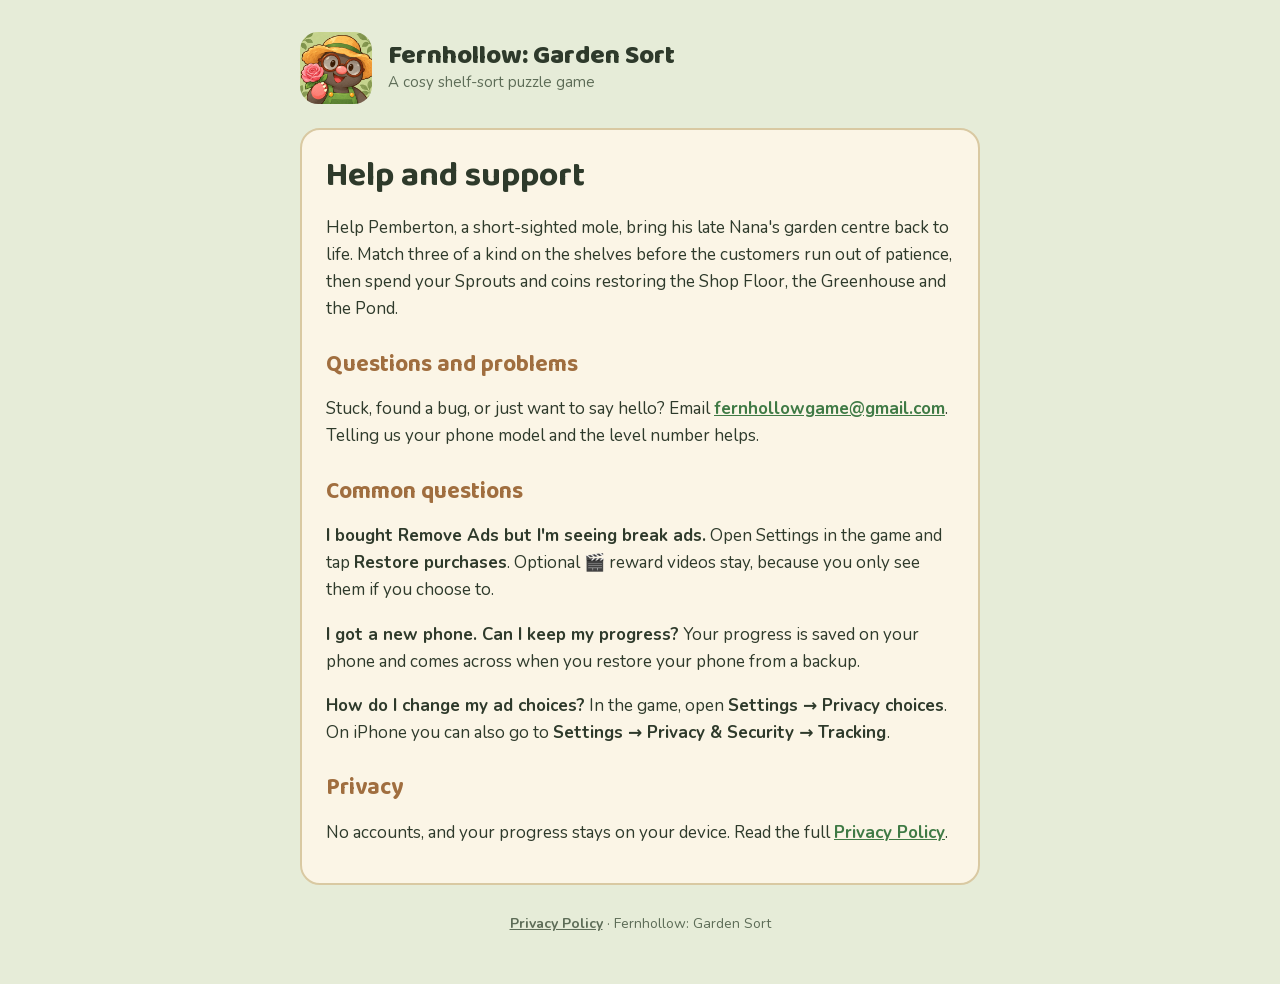
==== index.html @ 47de50ec "Privacy policy and help page for Fernhollow: Garden Sort" ====
<!doctype html>
<html lang="en-GB">
<head>
  <meta charset="utf-8">
  <meta name="viewport" content="width=device-width, initial-scale=1, viewport-fit=cover">
  <title>Fernhollow: Garden Sort · Help</title>
  <meta name="description" content="Help and support for Fernhollow: Garden Sort, a cosy shelf-sort puzzle game.">
  <link rel="icon" href="icon.png">
  <link rel="stylesheet" href="style.css">
</head>
<body>
<main>
  <header>
    <img src="icon.png" alt="">
    <div><div class="name">Fernhollow: Garden Sort</div><div class="tag">A cosy shelf-sort puzzle game</div></div>
  </header>

  <div class="card">
    <h1>Help and support</h1>
    <p>Help Pemberton, a short-sighted mole, bring his late Nana's garden centre back to life. Match three of a kind on the shelves before the customers run out of patience, then spend your Sprouts and coins restoring the Shop Floor, the Greenhouse and the Pond.</p>

    <h2>Questions and problems</h2>
    <p>Stuck, found a bug, or just want to say hello? Email <a href="mailto:fernhollowgame@gmail.com">fernhollowgame@gmail.com</a>. Telling us your phone model and the level number helps.</p>

    <h2>Common questions</h2>
    <p><strong>I bought Remove Ads but I'm seeing break ads.</strong> Open Settings in the game and tap <strong>Restore purchases</strong>. Optional 🎬 reward videos stay, because you only see them if you choose to.</p>
    <p><strong>I got a new phone. Can I keep my progress?</strong> Your progress is saved on your phone and comes across when you restore your phone from a backup.</p>
    <p><strong>How do I change my ad choices?</strong> In the game, open <strong>Settings → Privacy choices</strong>. On iPhone you can also go to <strong>Settings → Privacy &amp; Security → Tracking</strong>.</p>

    <h2>Privacy</h2>
    <p>No accounts, and your progress stays on your device. Read the full <a href="privacy.html">Privacy Policy</a>.</p>
  </div>

  <footer><a href="privacy.html">Privacy Policy</a> · Fernhollow: Garden Sort</footer>
</main>
</body>
</html>
---- style.css ----
/* Fernhollow's web pages: the game's own palette and lettering (src/theme.ts) */
@font-face { font-family: 'Baloo 2'; font-weight: 400 800; font-display: swap; src: url(fonts/baloo2.woff2) format('woff2'); }
@font-face { font-family: 'Nunito'; font-weight: 200 1000; font-display: swap; src: url(fonts/nunito.woff2) format('woff2'); }

:root {
  --paper: #e6ecd8;
  --card: #fbf5e6;
  --ink: #2e3a2b;
  --muted: #5d6c57;
  --leaf: #3f7a45;
  --wood: #a06e3f;
  --line: #d9c9a2;
  color-scheme: light;
}
@media (prefers-color-scheme: dark) {
  :root {
    --paper: #1d261b;
    --card: #28331f;
    --ink: #eef0e2;
    --muted: #b7c2aa;
    --leaf: #8fcf86;
    --wood: #ddb07e;
    --line: #4a5640;
    color-scheme: dark;
  }
}

* { box-sizing: border-box; }
body {
  margin: 0;
  background: var(--paper);
  color: var(--ink);
  font: 17px/1.6 Nunito, system-ui, sans-serif;
  padding: 32px max(16px, env(safe-area-inset-right, 0px)) 48px max(16px, env(safe-area-inset-left, 0px));
}
main { max-width: 680px; margin: 0 auto; }
header { display: flex; align-items: center; gap: 16px; margin-bottom: 24px; }
header img { width: 72px; height: 72px; border-radius: 18px; flex: none; }
header a { color: inherit; text-decoration: none; }
.name { font: 800 26px/1.1 'Baloo 2', 'Arial Rounded MT Bold', sans-serif; }
.tag { color: var(--muted); font-size: 15px; }
.card { background: var(--card); border: 2px solid var(--line); border-radius: 20px; padding: 8px 24px 20px; }
h1, h2 { font-family: 'Baloo 2', 'Arial Rounded MT Bold', sans-serif; line-height: 1.2; text-wrap: balance; }
h1 { font-size: 34px; margin: 18px 0 4px; }
h2 { font-size: 23px; margin: 28px 0 6px; color: var(--wood); }
.updated { color: var(--muted); font-size: 15px; margin-top: 0; }
a { color: var(--leaf); font-weight: 700; }
ul { padding-left: 22px; }
li { margin: 4px 0; }
.short { border-left: 4px solid var(--leaf); padding: 2px 0 2px 16px; }
footer { color: var(--muted); font-size: 14px; text-align: center; margin-top: 28px; }
footer a { color: var(--muted); }
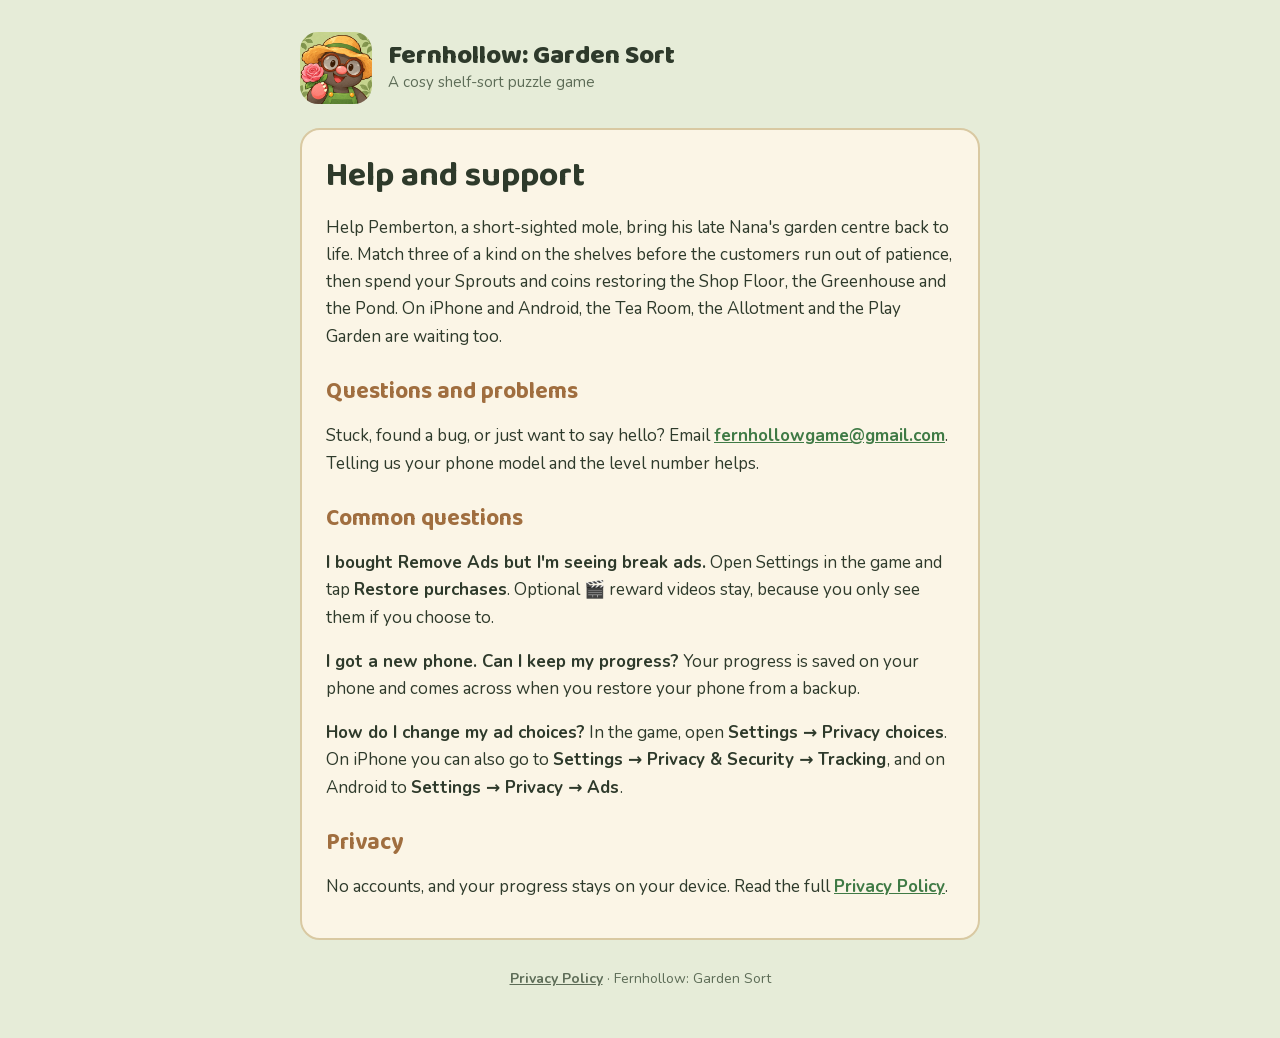
==== commit 6e76a64a: "Privacy policy and help page: Android and Google Play" ====
--- a/index.html
+++ b/index.html
@@ -17,7 +17,7 @@
 
   <div class="card">
     <h1>Help and support</h1>
-    <p>Help Pemberton, a short-sighted mole, bring his late Nana's garden centre back to life. Match three of a kind on the shelves before the customers run out of patience, then spend your Sprouts and coins restoring the Shop Floor, the Greenhouse and the Pond.</p>
+    <p>Help Pemberton, a short-sighted mole, bring his late Nana's garden centre back to life. Match three of a kind on the shelves before the customers run out of patience, then spend your Sprouts and coins restoring the Shop Floor, the Greenhouse and the Pond. On iPhone and Android, the Tea Room, the Allotment and the Play Garden are waiting too.</p>
 
     <h2>Questions and problems</h2>
     <p>Stuck, found a bug, or just want to say hello? Email <a href="mailto:fernhollowgame@gmail.com">fernhollowgame@gmail.com</a>. Telling us your phone model and the level number helps.</p>
@@ -25,7 +25,7 @@
     <h2>Common questions</h2>
     <p><strong>I bought Remove Ads but I'm seeing break ads.</strong> Open Settings in the game and tap <strong>Restore purchases</strong>. Optional 🎬 reward videos stay, because you only see them if you choose to.</p>
     <p><strong>I got a new phone. Can I keep my progress?</strong> Your progress is saved on your phone and comes across when you restore your phone from a backup.</p>
-    <p><strong>How do I change my ad choices?</strong> In the game, open <strong>Settings → Privacy choices</strong>. On iPhone you can also go to <strong>Settings → Privacy &amp; Security → Tracking</strong>.</p>
+    <p><strong>How do I change my ad choices?</strong> In the game, open <strong>Settings → Privacy choices</strong>. On iPhone you can also go to <strong>Settings → Privacy &amp; Security → Tracking</strong>, and on Android to <strong>Settings → Privacy → Ads</strong>.</p>
 
     <h2>Privacy</h2>
     <p>No accounts, and your progress stays on your device. Read the full <a href="privacy.html">Privacy Policy</a>.</p>
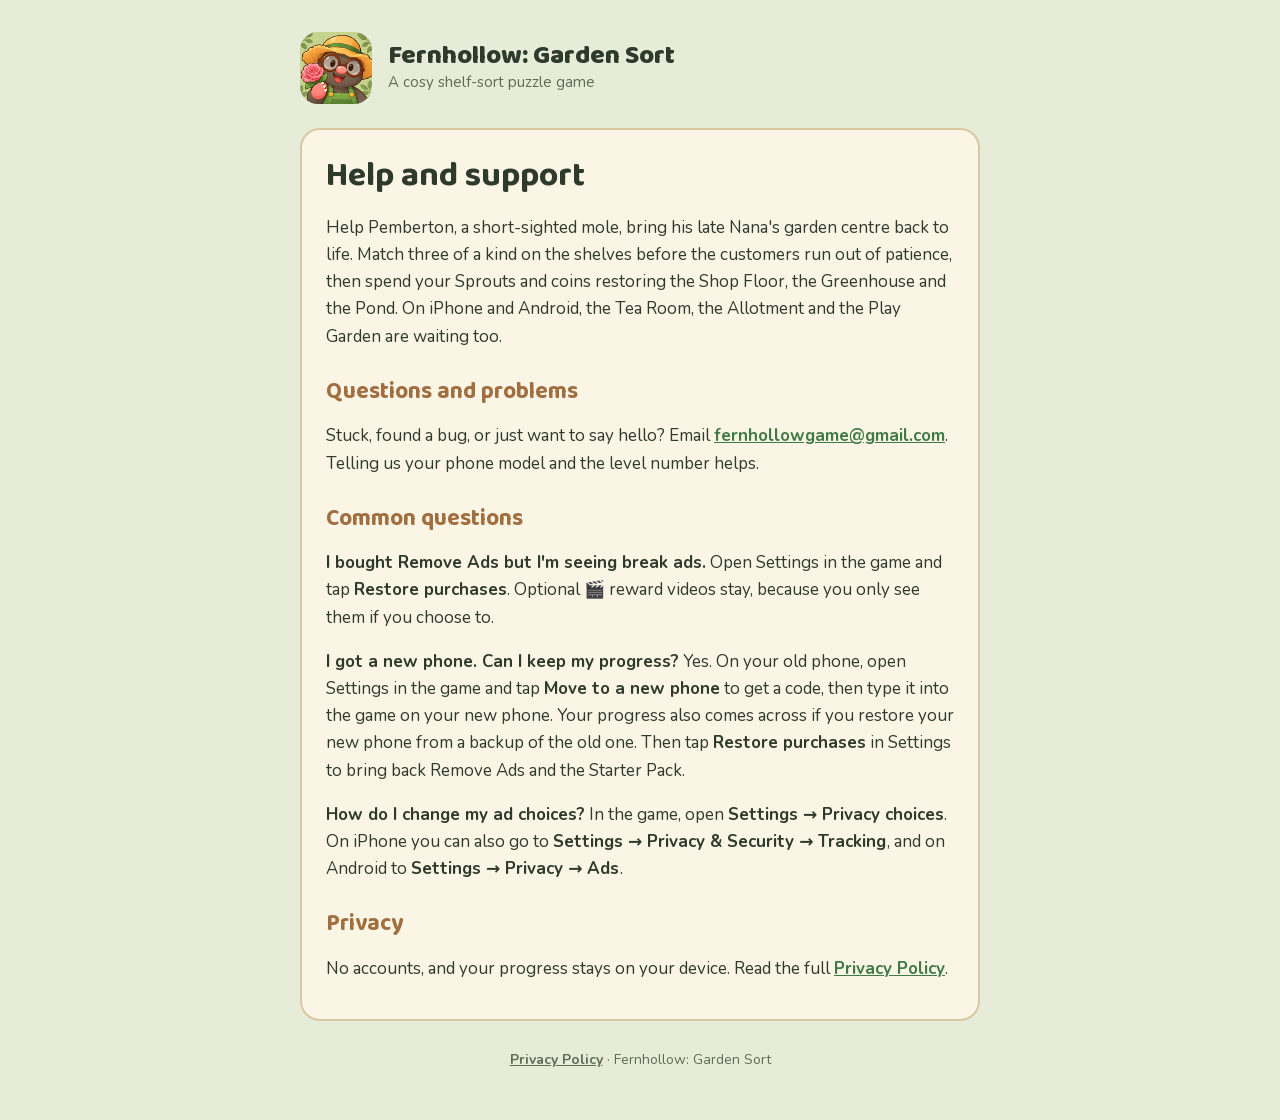
==== commit ef182628: "Privacy policy updated (10 November 2026): every purchase, the backup code, reminders, sharing, supp" ====
--- a/index.html
+++ b/index.html
@@ -24,7 +24,7 @@
 
     <h2>Common questions</h2>
     <p><strong>I bought Remove Ads but I'm seeing break ads.</strong> Open Settings in the game and tap <strong>Restore purchases</strong>. Optional 🎬 reward videos stay, because you only see them if you choose to.</p>
-    <p><strong>I got a new phone. Can I keep my progress?</strong> Your progress is saved on your phone and comes across when you restore your phone from a backup.</p>
+    <p><strong>I got a new phone. Can I keep my progress?</strong> Yes. On your old phone, open Settings in the game and tap <strong>Move to a new phone</strong> to get a code, then type it into the game on your new phone. Your progress also comes across if you restore your new phone from a backup of the old one. Then tap <strong>Restore purchases</strong> in Settings to bring back Remove Ads and the Starter Pack.</p>
     <p><strong>How do I change my ad choices?</strong> In the game, open <strong>Settings → Privacy choices</strong>. On iPhone you can also go to <strong>Settings → Privacy &amp; Security → Tracking</strong>, and on Android to <strong>Settings → Privacy → Ads</strong>.</p>
 
     <h2>Privacy</h2>
